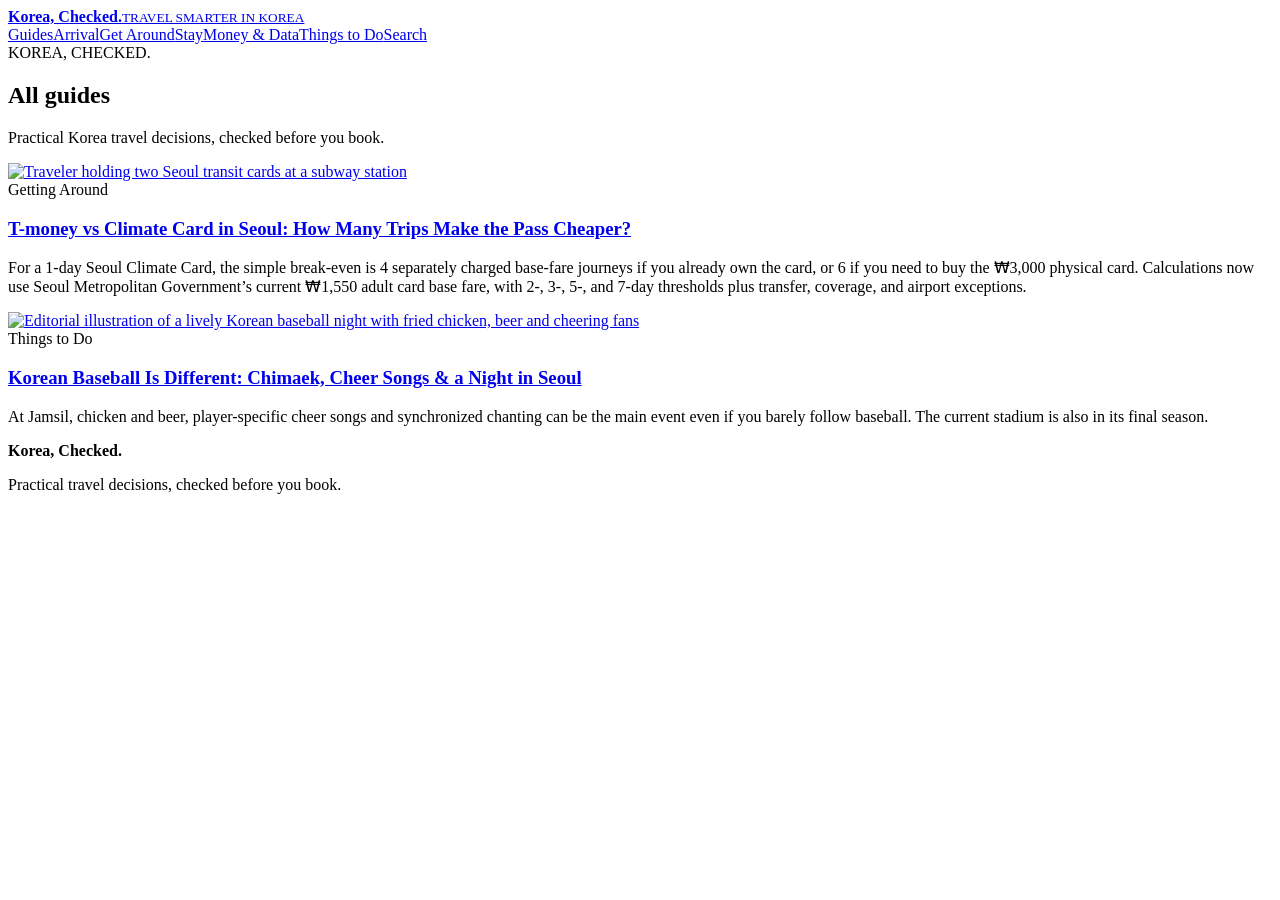
==== articles/index.html @ 6e84f61a "Replace old English app with Korea Checked site output" ====
<!doctype html><html lang="en"><head><meta charset="utf-8"><meta name="viewport" content="width=device-width,initial-scale=1"><title>All guides | Korea, Checked.</title><meta name="description" content="Practical Korea travel decisions, checked before you book."><link rel="canonical" href="https://selena-ai-tech.github.io/my_english_ai_project/articles/"><meta property="og:title" content="All guides | Korea, Checked."><meta property="og:description" content="Practical Korea travel decisions, checked before you book."><meta property="og:url" content="https://selena-ai-tech.github.io/my_english_ai_project/articles/"><meta property="og:type" content="website"><link rel="stylesheet" href="/my_english_ai_project/assets/style.css"><link rel="alternate" type="application/rss+xml" href="/my_english_ai_project/feed.xml"></head><body data-content-id="site"><header class="site-header"><div class="wide header-inner"><a class="brand" href="/my_english_ai_project/"><img src="https://koreachecked.wordpress.com/wp-content/uploads/2026/09/korea-checked-brand-icon-512-v2.png" alt=""><span><strong>Korea, Checked.</strong><small>TRAVEL SMARTER IN KOREA</small></span></a><nav><a href="/my_english_ai_project/articles/">Guides</a><a href="/my_english_ai_project/category/arrival-airports/">Arrival</a><a href="/my_english_ai_project/category/getting-around/">Get Around</a><a href="/my_english_ai_project/category/stay-neighborhoods/">Stay</a><a href="/my_english_ai_project/category/money-connectivity/">Money &amp; Data</a><a href="/my_english_ai_project/category/things-to-do/">Things to Do</a><a href="/my_english_ai_project/search/">Search</a></nav></div></header><main><section class="wide listing-head"><span class="eyebrow">KOREA, CHECKED.</span><h1>All guides</h1><p class="dek">Practical Korea travel decisions, checked before you book.</p></section><section class="wide section"><div class="post-grid"><article class="post-card"><a class="card-image" href="/my_english_ai_project/2026/09/27/t-money-vs-climate-card-seoul-2026-break-even/"><img loading="lazy" src="https://koreachecked.wordpress.com/wp-content/uploads/2026/09/ec849cec9ab8_eca780ed9598ecb2a0_eab590ed86b5ecb9b4eb939c_ec84a0ed839d-1.png" alt="Traveler holding two Seoul transit cards at a subway station"></a><div class="card-body"><span class="eyebrow">Getting Around</span><h3><a href="/my_english_ai_project/2026/09/27/t-money-vs-climate-card-seoul-2026-break-even/">T-money vs Climate Card in Seoul: How Many Trips Make the Pass Cheaper?</a></h3><p>For a 1-day Seoul Climate Card, the simple break-even is 4 separately charged base-fare journeys if you already own the card, or 6 if you need to buy the ₩3,000 physical card. Calculations now use Seoul Metropolitan Government’s current ₩1,550 adult card base fare, with 2-, 3-, 5-, and 7-day thresholds plus transfer, coverage, and airport exceptions.</p></div></article><article class="post-card"><a class="card-image" href="/my_english_ai_project/2026/09/29/jamsil-kbo-baseball-seoul-last-season-2026/"><img loading="lazy" src="https://koreachecked.wordpress.com/wp-content/uploads/2026/09/korean-baseball-night-editorial-visual.png" alt="Editorial illustration of a lively Korean baseball night with fried chicken, beer and cheering fans"></a><div class="card-body"><span class="eyebrow">Things to Do</span><h3><a href="/my_english_ai_project/2026/09/29/jamsil-kbo-baseball-seoul-last-season-2026/">Korean Baseball Is Different: Chimaek, Cheer Songs &amp; a Night in Seoul</a></h3><p>At Jamsil, chicken and beer, player-specific cheer songs and synchronized chanting can be the main event even if you barely follow baseball. The current stadium is also in its final season.</p></div></article></div></section></main><footer class="site-footer"><div class="content"><strong>Korea, Checked.</strong><p>Practical travel decisions, checked before you book.</p></div></footer><script>window.KC_BASE="/my_english_ai_project";</script><script src="/my_english_ai_project/assets/site.js" defer></script></body></html>
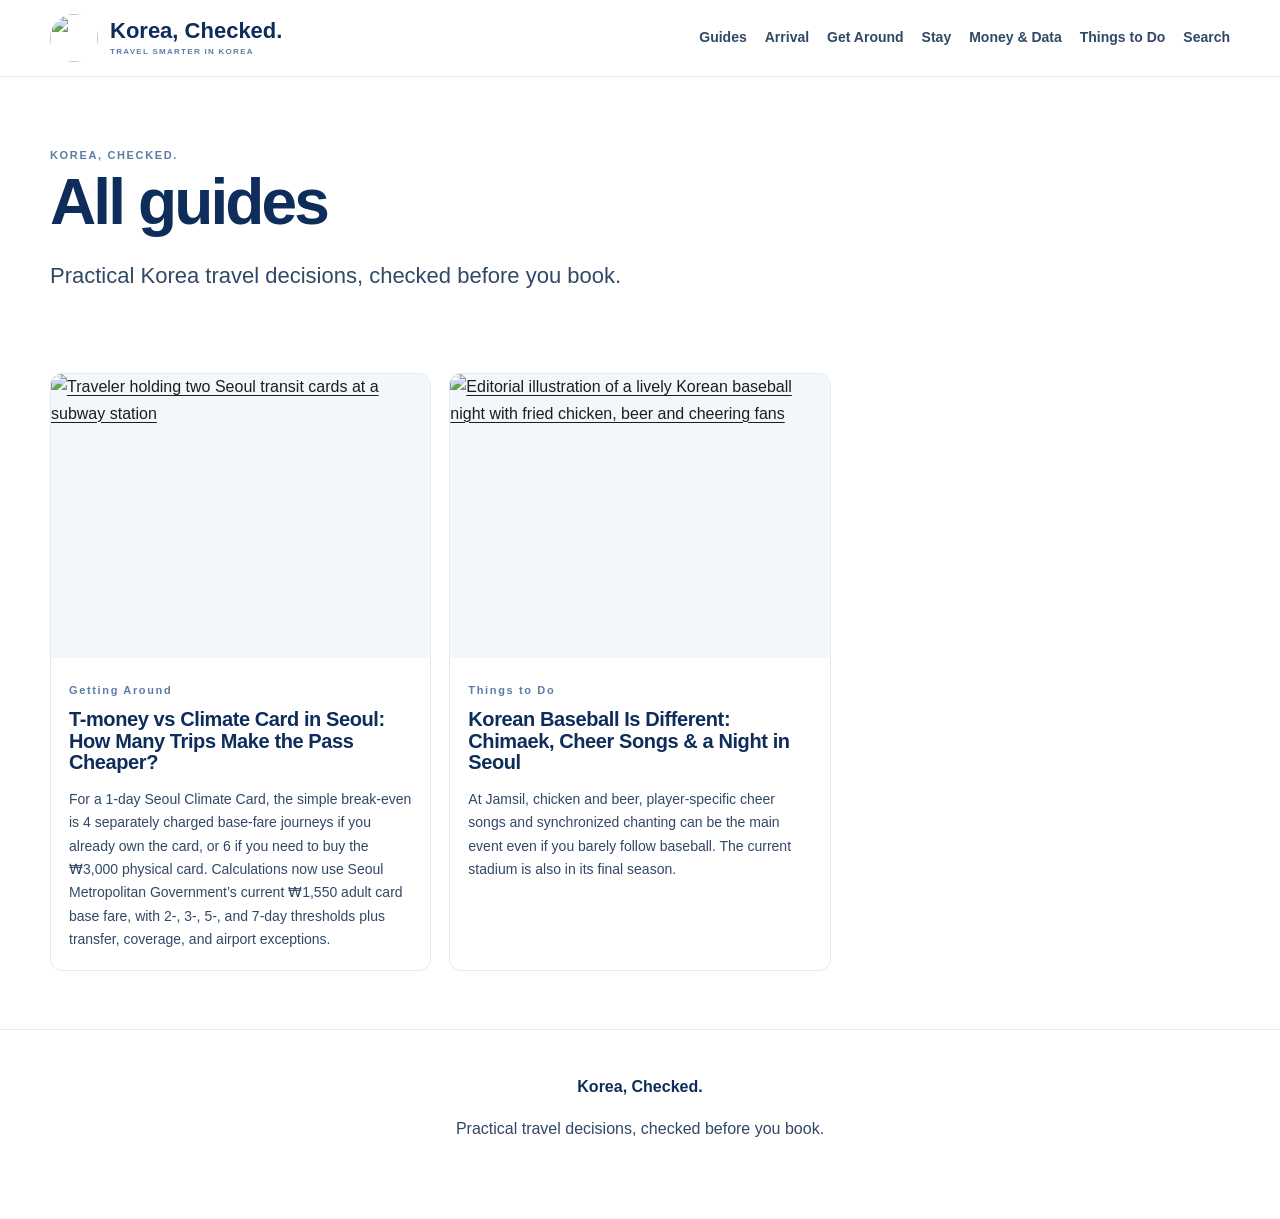
==== commit db5df7d6: "Prepare Korea Checked for ribbo.uk hosting" ====
--- a/articles/index.html
+++ b/articles/index.html
@@ -1 +1 @@
-<!doctype html><html lang="en"><head><meta charset="utf-8"><meta name="viewport" content="width=device-width,initial-scale=1"><title>All guides | Korea, Checked.</title><meta name="description" content="Practical Korea travel decisions, checked before you book."><link rel="canonical" href="https://selena-ai-tech.github.io/my_english_ai_project/articles/"><meta property="og:title" content="All guides | Korea, Checked."><meta property="og:description" content="Practical Korea travel decisions, checked before you book."><meta property="og:url" content="https://selena-ai-tech.github.io/my_english_ai_project/articles/"><meta property="og:type" content="website"><link rel="stylesheet" href="/my_english_ai_project/assets/style.css"><link rel="alternate" type="application/rss+xml" href="/my_english_ai_project/feed.xml"></head><body data-content-id="site"><header class="site-header"><div class="wide header-inner"><a class="brand" href="/my_english_ai_project/"><img src="https://koreachecked.wordpress.com/wp-content/uploads/2026/09/korea-checked-brand-icon-512-v2.png" alt=""><span><strong>Korea, Checked.</strong><small>TRAVEL SMARTER IN KOREA</small></span></a><nav><a href="/my_english_ai_project/articles/">Guides</a><a href="/my_english_ai_project/category/arrival-airports/">Arrival</a><a href="/my_english_ai_project/category/getting-around/">Get Around</a><a href="/my_english_ai_project/category/stay-neighborhoods/">Stay</a><a href="/my_english_ai_project/category/money-connectivity/">Money &amp; Data</a><a href="/my_english_ai_project/category/things-to-do/">Things to Do</a><a href="/my_english_ai_project/search/">Search</a></nav></div></header><main><section class="wide listing-head"><span class="eyebrow">KOREA, CHECKED.</span><h1>All guides</h1><p class="dek">Practical Korea travel decisions, checked before you book.</p></section><section class="wide section"><div class="post-grid"><article class="post-card"><a class="card-image" href="/my_english_ai_project/2026/09/27/t-money-vs-climate-card-seoul-2026-break-even/"><img loading="lazy" src="https://koreachecked.wordpress.com/wp-content/uploads/2026/09/ec849cec9ab8_eca780ed9598ecb2a0_eab590ed86b5ecb9b4eb939c_ec84a0ed839d-1.png" alt="Traveler holding two Seoul transit cards at a subway station"></a><div class="card-body"><span class="eyebrow">Getting Around</span><h3><a href="/my_english_ai_project/2026/09/27/t-money-vs-climate-card-seoul-2026-break-even/">T-money vs Climate Card in Seoul: How Many Trips Make the Pass Cheaper?</a></h3><p>For a 1-day Seoul Climate Card, the simple break-even is 4 separately charged base-fare journeys if you already own the card, or 6 if you need to buy the ₩3,000 physical card. Calculations now use Seoul Metropolitan Government’s current ₩1,550 adult card base fare, with 2-, 3-, 5-, and 7-day thresholds plus transfer, coverage, and airport exceptions.</p></div></article><article class="post-card"><a class="card-image" href="/my_english_ai_project/2026/09/29/jamsil-kbo-baseball-seoul-last-season-2026/"><img loading="lazy" src="https://koreachecked.wordpress.com/wp-content/uploads/2026/09/korean-baseball-night-editorial-visual.png" alt="Editorial illustration of a lively Korean baseball night with fried chicken, beer and cheering fans"></a><div class="card-body"><span class="eyebrow">Things to Do</span><h3><a href="/my_english_ai_project/2026/09/29/jamsil-kbo-baseball-seoul-last-season-2026/">Korean Baseball Is Different: Chimaek, Cheer Songs &amp; a Night in Seoul</a></h3><p>At Jamsil, chicken and beer, player-specific cheer songs and synchronized chanting can be the main event even if you barely follow baseball. The current stadium is also in its final season.</p></div></article></div></section></main><footer class="site-footer"><div class="content"><strong>Korea, Checked.</strong><p>Practical travel decisions, checked before you book.</p></div></footer><script>window.KC_BASE="/my_english_ai_project";</script><script src="/my_english_ai_project/assets/site.js" defer></script></body></html>+<!doctype html><html lang="en"><head><meta charset="utf-8"><meta name="viewport" content="width=device-width,initial-scale=1"><title>All guides | Korea, Checked.</title><meta name="description" content="Practical Korea travel decisions, checked before you book."><link rel="canonical" href="https://ribbo.uk/articles/"><meta property="og:title" content="All guides | Korea, Checked."><meta property="og:description" content="Practical Korea travel decisions, checked before you book."><meta property="og:url" content="https://ribbo.uk/articles/"><meta property="og:type" content="website"><link rel="stylesheet" href="/assets/style.css"><link rel="alternate" type="application/rss+xml" href="/feed.xml"></head><body data-content-id="site"><header class="site-header"><div class="wide header-inner"><a class="brand" href="/"><img src="https://koreachecked.wordpress.com/wp-content/uploads/2026/09/korea-checked-brand-icon-512-v2.png" alt=""><span><strong>Korea, Checked.</strong><small>TRAVEL SMARTER IN KOREA</small></span></a><nav><a href="/articles/">Guides</a><a href="/category/arrival-airports/">Arrival</a><a href="/category/getting-around/">Get Around</a><a href="/category/stay-neighborhoods/">Stay</a><a href="/category/money-connectivity/">Money &amp; Data</a><a href="/category/things-to-do/">Things to Do</a><a href="/search/">Search</a></nav></div></header><main><section class="wide listing-head"><span class="eyebrow">KOREA, CHECKED.</span><h1>All guides</h1><p class="dek">Practical Korea travel decisions, checked before you book.</p></section><section class="wide section"><div class="post-grid"><article class="post-card"><a class="card-image" href="/2026/09/27/t-money-vs-climate-card-seoul-2026-break-even/"><img loading="lazy" src="https://koreachecked.wordpress.com/wp-content/uploads/2026/09/ec849cec9ab8_eca780ed9598ecb2a0_eab590ed86b5ecb9b4eb939c_ec84a0ed839d-1.png" alt="Traveler holding two Seoul transit cards at a subway station"></a><div class="card-body"><span class="eyebrow">Getting Around</span><h3><a href="/2026/09/27/t-money-vs-climate-card-seoul-2026-break-even/">T-money vs Climate Card in Seoul: How Many Trips Make the Pass Cheaper?</a></h3><p>For a 1-day Seoul Climate Card, the simple break-even is 4 separately charged base-fare journeys if you already own the card, or 6 if you need to buy the ₩3,000 physical card. Calculations now use Seoul Metropolitan Government’s current ₩1,550 adult card base fare, with 2-, 3-, 5-, and 7-day thresholds plus transfer, coverage, and airport exceptions.</p></div></article><article class="post-card"><a class="card-image" href="/2026/09/29/jamsil-kbo-baseball-seoul-last-season-2026/"><img loading="lazy" src="https://koreachecked.wordpress.com/wp-content/uploads/2026/09/korean-baseball-night-editorial-visual.png" alt="Editorial illustration of a lively Korean baseball night with fried chicken, beer and cheering fans"></a><div class="card-body"><span class="eyebrow">Things to Do</span><h3><a href="/2026/09/29/jamsil-kbo-baseball-seoul-last-season-2026/">Korean Baseball Is Different: Chimaek, Cheer Songs &amp; a Night in Seoul</a></h3><p>At Jamsil, chicken and beer, player-specific cheer songs and synchronized chanting can be the main event even if you barely follow baseball. The current stadium is also in its final season.</p></div></article></div></section></main><footer class="site-footer"><div class="content"><strong>Korea, Checked.</strong><p>Practical travel decisions, checked before you book.</p></div></footer><script>window.KC_BASE="";</script><script src="/assets/site.js" defer></script></body></html>
--- a/assets/style.css
+++ b/assets/style.css
@@ -0,0 +1 @@
+:root{--ink:#0F2D5B;--ink2:#314866;--blue:#5B7DA5;--coral:#FF6B5B;--cream:#FFF9F4;--paper:#fff;--mist:#F3F6FA;--line:#E5EAF0;--muted:#6b7890;--s20:8px;--s30:12px;--s40:18px;--s50:26px;--s60:38px;--content:720px;--wide:1180px}*{box-sizing:border-box}html{scroll-behavior:smooth}body{margin:0;color:#1E1E1E;background:#fff;font-family:Inter,-apple-system,BlinkMacSystemFont,"Segoe UI",sans-serif;font-size:16px;line-height:1.67}a{color:inherit;text-decoration-thickness:1px;text-underline-offset:3px}img{max-width:100%;height:auto;display:block}.content{width:min(var(--content),calc(100% - 40px));margin-inline:auto}.wide{width:min(var(--wide),calc(100% - 40px));margin-inline:auto}.site-header{border-bottom:1px solid var(--line);background:rgba(255,255,255,.96);position:sticky;top:0;z-index:20;backdrop-filter:blur(12px)}.header-inner{min-height:76px;display:flex;align-items:center;justify-content:space-between;gap:20px}.brand{display:flex;align-items:center;gap:12px;text-decoration:none;color:var(--ink)}.brand img{width:48px;height:48px;border-radius:50%}.brand span{display:flex;flex-direction:column;line-height:1}.brand strong{font-size:22px}.brand small{margin-top:6px;color:var(--blue);font-size:8px;font-weight:800;letter-spacing:.16em}.site-header nav{display:flex;align-items:center;gap:18px;font-size:14px;font-weight:650;color:var(--ink2)}.site-header nav a{text-decoration:none}.hero{background:var(--cream);padding:72px 0 62px}.hero-grid{display:grid;grid-template-columns:minmax(0,1.7fr) minmax(280px,.8fr);gap:54px;align-items:center}.eyebrow{display:inline-block;color:var(--blue);font-size:11px;font-weight:800;letter-spacing:.15em}.coral{color:var(--coral)}h1,h2,h3{font-family:Inter,-apple-system,BlinkMacSystemFont,"Segoe UI",sans-serif;color:var(--ink);line-height:1.08;margin-top:0}h1{font-size:clamp(38px,5vw,68px);letter-spacing:-.045em;margin-bottom:22px}h2{font-size:clamp(26px,3vw,38px);letter-spacing:-.035em}h3{font-size:20px;letter-spacing:-.02em}.dek{color:var(--ink2);font-size:clamp(18px,2vw,22px);line-height:1.55;max-width:780px}.start-card{background:#fff;border:1px solid var(--line);border-radius:16px;padding:26px;box-shadow:0 12px 32px rgba(15,45,91,.06)}.start-card h2{font-size:22px;margin:8px 0}.start-card a{text-decoration:none}.section{padding:58px 0}.section-head{display:flex;align-items:end;justify-content:space-between;gap:20px;margin-bottom:24px}.section-head h2{margin:0}.moment-grid{display:grid;grid-template-columns:repeat(4,1fr);gap:16px}.moment-card{display:block;border:1px solid var(--line);border-top:3px solid var(--blue);border-radius:12px;padding:20px;text-decoration:none;min-height:180px;transition:transform .15s ease,box-shadow .15s ease}.moment-card:last-child{border-top-color:var(--coral)}.moment-card:hover{transform:translateY(-2px);box-shadow:0 10px 24px rgba(15,45,91,.08)}.moment-card span{font-size:10px;color:var(--blue);font-weight:800;letter-spacing:.12em}.moment-card h3{margin:8px 0}.moment-card p{color:var(--ink2);font-size:14px}.post-grid{display:grid;grid-template-columns:repeat(3,1fr);gap:18px}.post-card{border:1px solid var(--line);border-radius:12px;overflow:hidden;background:#fff}.card-image{display:block;aspect-ratio:4/3;background:var(--mist);overflow:hidden}.card-image img{width:100%;height:100%;object-fit:cover;transition:transform .25s ease}.post-card:hover .card-image img{transform:scale(1.02)}.card-body{padding:18px}.card-body h3{margin:6px 0 9px;font-size:20px}.card-body h3 a{text-decoration:none}.card-body p{font-size:14px;color:var(--ink2);margin-bottom:0}.trust{background:var(--mist);padding:52px 0;margin-top:16px}.site-footer{border-top:1px solid var(--line);padding:44px 0 60px;text-align:center;color:var(--ink2)}.site-footer strong{color:var(--ink)}.small,.meta,.muted{font-size:13px;color:var(--muted)}.listing-head{padding-top:64px}.article-head{padding-top:60px;padding-bottom:28px}.article-head h1{font-size:clamp(36px,5vw,62px)}.article-hero-image{margin:0 0 38px;border-radius:18px;overflow:hidden;background:var(--mist)}.article-hero-image img{width:100%;aspect-ratio:4/3;object-fit:cover}.article-body{padding-bottom:72px}.article-body h2{margin-top:54px;margin-bottom:18px;font-size:31px}.article-body h3{margin-top:34px;margin-bottom:12px;font-size:22px}.article-body p{margin:0 0 18px}.article-body ul,.article-body ol{padding-left:24px}.article-body blockquote{border-left:4px solid var(--coral);background:var(--cream);padding:18px 22px;margin:28px 0}.article-body pre{overflow:auto;background:#101827;color:#f4f6f8;padding:20px;border-radius:12px}.article-body table{width:100%;border-collapse:collapse;font-size:14px}.article-body th,.article-body td{border-bottom:1px solid var(--line);padding:12px 10px;text-align:left;vertical-align:top}.article-body th{color:var(--ink);background:var(--mist)}.article-body figure{margin:30px 0}.article-body .wp-block-group{margin:24px 0}.article-body .wp-block-columns{display:grid;grid-template-columns:repeat(auto-fit,minmax(190px,1fr));gap:14px;margin:26px 0}.article-body .wp-block-column>.wp-block-group{height:100%;border:1px solid var(--line);border-radius:12px;padding:18px!important;background:#fff}.article-body .wp-block-button__link{display:inline-block;background:var(--ink);color:#fff;text-decoration:none;padding:13px 18px;border-radius:8px}.article-body .has-theme-2-background-color{background:var(--mist)!important}.article-body .has-theme-4-background-color{background:var(--ink)!important}.article-body .has-theme-1-color{color:#fff!important}.article-body .wp-block-spacer{height:24px!important}.article-body hr{border:0;border-top:1px solid var(--line);margin:48px 0}.search-box{display:block;margin:30px 0}.search-box input{width:100%;font:inherit;padding:16px 18px;border:1px solid #bcc8d7;border-radius:12px}.search-results{display:grid;gap:12px;padding-bottom:60px}.search-result{border:1px solid var(--line);border-radius:12px;padding:18px}.search-result h2{font-size:20px;margin-bottom:8px}.search-result a{text-decoration:none}.sr-only{position:absolute;width:1px;height:1px;padding:0;margin:-1px;overflow:hidden;clip:rect(0,0,0,0);white-space:nowrap;border:0}@media(max-width:900px){.site-header nav a:not(:first-child):not(:last-child){display:none}.hero-grid{grid-template-columns:1fr}.moment-grid{grid-template-columns:repeat(2,1fr)}.post-grid{grid-template-columns:repeat(2,1fr)}}@media(max-width:620px){.wide,.content{width:min(100% - 28px,var(--wide))}.header-inner{min-height:64px}.brand img{width:40px;height:40px}.brand strong{font-size:18px}.hero{padding:48px 0 42px}.hero-grid{gap:28px}.moment-grid,.post-grid{grid-template-columns:1fr}.section{padding:42px 0}.section-head{align-items:start;flex-direction:column}.article-head{padding-top:42px}.article-body h2{font-size:27px;margin-top:44px}.article-body table{font-size:13px;display:block;overflow-x:auto}.site-header nav{gap:12px}}
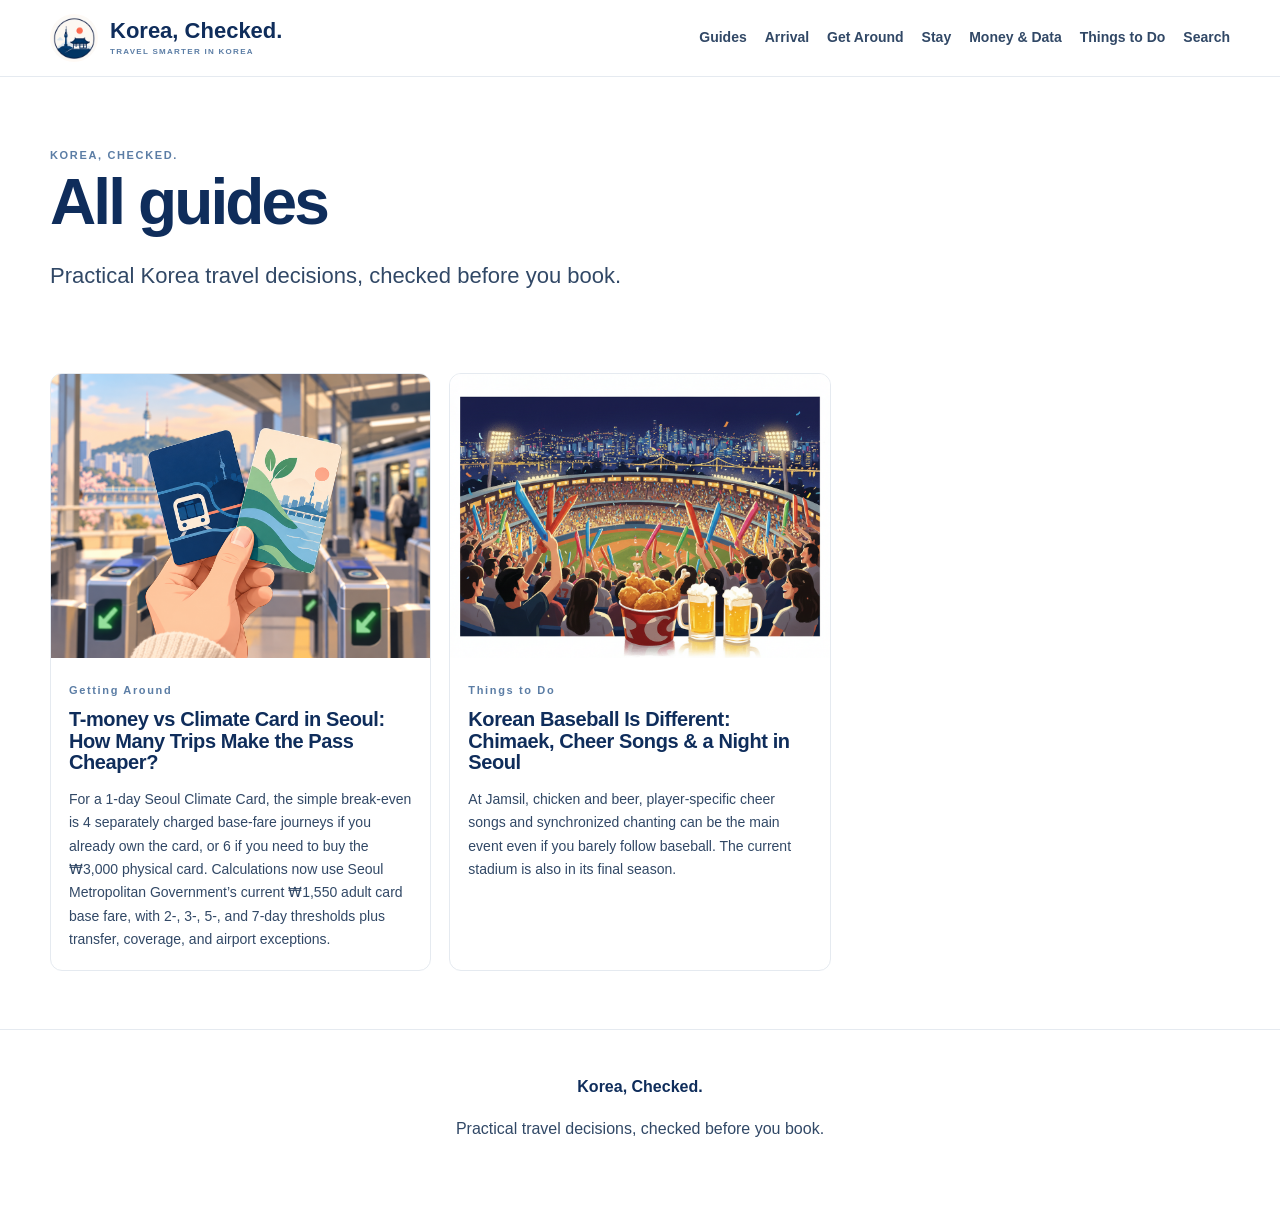
==== commit 03ec547e: "Use vendored media assets for Korea Checked" ====
--- a/articles/index.html
+++ b/articles/index.html
@@ -1 +1 @@
-<!doctype html><html lang="en"><head><meta charset="utf-8"><meta name="viewport" content="width=device-width,initial-scale=1"><title>All guides | Korea, Checked.</title><meta name="description" content="Practical Korea travel decisions, checked before you book."><link rel="canonical" href="https://ribbo.uk/articles/"><meta property="og:title" content="All guides | Korea, Checked."><meta property="og:description" content="Practical Korea travel decisions, checked before you book."><meta property="og:url" content="https://ribbo.uk/articles/"><meta property="og:type" content="website"><link rel="stylesheet" href="/assets/style.css"><link rel="alternate" type="application/rss+xml" href="/feed.xml"></head><body data-content-id="site"><header class="site-header"><div class="wide header-inner"><a class="brand" href="/"><img src="https://koreachecked.wordpress.com/wp-content/uploads/2026/09/korea-checked-brand-icon-512-v2.png" alt=""><span><strong>Korea, Checked.</strong><small>TRAVEL SMARTER IN KOREA</small></span></a><nav><a href="/articles/">Guides</a><a href="/category/arrival-airports/">Arrival</a><a href="/category/getting-around/">Get Around</a><a href="/category/stay-neighborhoods/">Stay</a><a href="/category/money-connectivity/">Money &amp; Data</a><a href="/category/things-to-do/">Things to Do</a><a href="/search/">Search</a></nav></div></header><main><section class="wide listing-head"><span class="eyebrow">KOREA, CHECKED.</span><h1>All guides</h1><p class="dek">Practical Korea travel decisions, checked before you book.</p></section><section class="wide section"><div class="post-grid"><article class="post-card"><a class="card-image" href="/2026/09/27/t-money-vs-climate-card-seoul-2026-break-even/"><img loading="lazy" src="https://koreachecked.wordpress.com/wp-content/uploads/2026/09/ec849cec9ab8_eca780ed9598ecb2a0_eab590ed86b5ecb9b4eb939c_ec84a0ed839d-1.png" alt="Traveler holding two Seoul transit cards at a subway station"></a><div class="card-body"><span class="eyebrow">Getting Around</span><h3><a href="/2026/09/27/t-money-vs-climate-card-seoul-2026-break-even/">T-money vs Climate Card in Seoul: How Many Trips Make the Pass Cheaper?</a></h3><p>For a 1-day Seoul Climate Card, the simple break-even is 4 separately charged base-fare journeys if you already own the card, or 6 if you need to buy the ₩3,000 physical card. Calculations now use Seoul Metropolitan Government’s current ₩1,550 adult card base fare, with 2-, 3-, 5-, and 7-day thresholds plus transfer, coverage, and airport exceptions.</p></div></article><article class="post-card"><a class="card-image" href="/2026/09/29/jamsil-kbo-baseball-seoul-last-season-2026/"><img loading="lazy" src="https://koreachecked.wordpress.com/wp-content/uploads/2026/09/korean-baseball-night-editorial-visual.png" alt="Editorial illustration of a lively Korean baseball night with fried chicken, beer and cheering fans"></a><div class="card-body"><span class="eyebrow">Things to Do</span><h3><a href="/2026/09/29/jamsil-kbo-baseball-seoul-last-season-2026/">Korean Baseball Is Different: Chimaek, Cheer Songs &amp; a Night in Seoul</a></h3><p>At Jamsil, chicken and beer, player-specific cheer songs and synchronized chanting can be the main event even if you barely follow baseball. The current stadium is also in its final season.</p></div></article></div></section></main><footer class="site-footer"><div class="content"><strong>Korea, Checked.</strong><p>Practical travel decisions, checked before you book.</p></div></footer><script>window.KC_BASE="";</script><script src="/assets/site.js" defer></script></body></html>+<!doctype html><html lang="en"><head><meta charset="utf-8"><meta name="viewport" content="width=device-width,initial-scale=1"><title>All guides | Korea, Checked.</title><meta name="description" content="Practical Korea travel decisions, checked before you book."><link rel="canonical" href="https://ribbo.uk/articles/"><meta property="og:title" content="All guides | Korea, Checked."><meta property="og:description" content="Practical Korea travel decisions, checked before you book."><meta property="og:url" content="https://ribbo.uk/articles/"><meta property="og:type" content="website"><link rel="stylesheet" href="../assets/style.css"><link rel="alternate" type="application/rss+xml" href="../feed.xml"></head><body data-content-id="site"><header class="site-header"><div class="wide header-inner"><a class="brand" href="../"><img src="../assets/images/korea-checked-brand-icon-512-v2.png" alt=""><span><strong>Korea, Checked.</strong><small>TRAVEL SMARTER IN KOREA</small></span></a><nav><a href="../articles/">Guides</a><a href="../category/arrival-airports/">Arrival</a><a href="../category/getting-around/">Get Around</a><a href="../category/stay-neighborhoods/">Stay</a><a href="../category/money-connectivity/">Money &amp; Data</a><a href="../category/things-to-do/">Things to Do</a><a href="../search/">Search</a></nav></div></header><main><section class="wide listing-head"><span class="eyebrow">KOREA, CHECKED.</span><h1>All guides</h1><p class="dek">Practical Korea travel decisions, checked before you book.</p></section><section class="wide section"><div class="post-grid"><article class="post-card"><a class="card-image" href="../2026/09/27/t-money-vs-climate-card-seoul-2026-break-even/"><img loading="lazy" src="../assets/images/t-money-vs-climate-card.png" alt="Traveler holding two Seoul transit cards at a subway station"></a><div class="card-body"><span class="eyebrow">Getting Around</span><h3><a href="../2026/09/27/t-money-vs-climate-card-seoul-2026-break-even/">T-money vs Climate Card in Seoul: How Many Trips Make the Pass Cheaper?</a></h3><p>For a 1-day Seoul Climate Card, the simple break-even is 4 separately charged base-fare journeys if you already own the card, or 6 if you need to buy the ₩3,000 physical card. Calculations now use Seoul Metropolitan Government’s current ₩1,550 adult card base fare, with 2-, 3-, 5-, and 7-day thresholds plus transfer, coverage, and airport exceptions.</p></div></article><article class="post-card"><a class="card-image" href="../2026/09/29/jamsil-kbo-baseball-seoul-last-season-2026/"><img loading="lazy" src="../assets/images/korean-baseball-night-editorial-visual.png" alt="Editorial illustration of a lively Korean baseball night with fried chicken, beer and cheering fans"></a><div class="card-body"><span class="eyebrow">Things to Do</span><h3><a href="../2026/09/29/jamsil-kbo-baseball-seoul-last-season-2026/">Korean Baseball Is Different: Chimaek, Cheer Songs &amp; a Night in Seoul</a></h3><p>At Jamsil, chicken and beer, player-specific cheer songs and synchronized chanting can be the main event even if you barely follow baseball. The current stadium is also in its final season.</p></div></article></div></section></main><footer class="site-footer"><div class="content"><strong>Korea, Checked.</strong><p>Practical travel decisions, checked before you book.</p></div></footer><script>window.KC_BASE="";</script><script src="../assets/site.js" defer></script></body></html>
